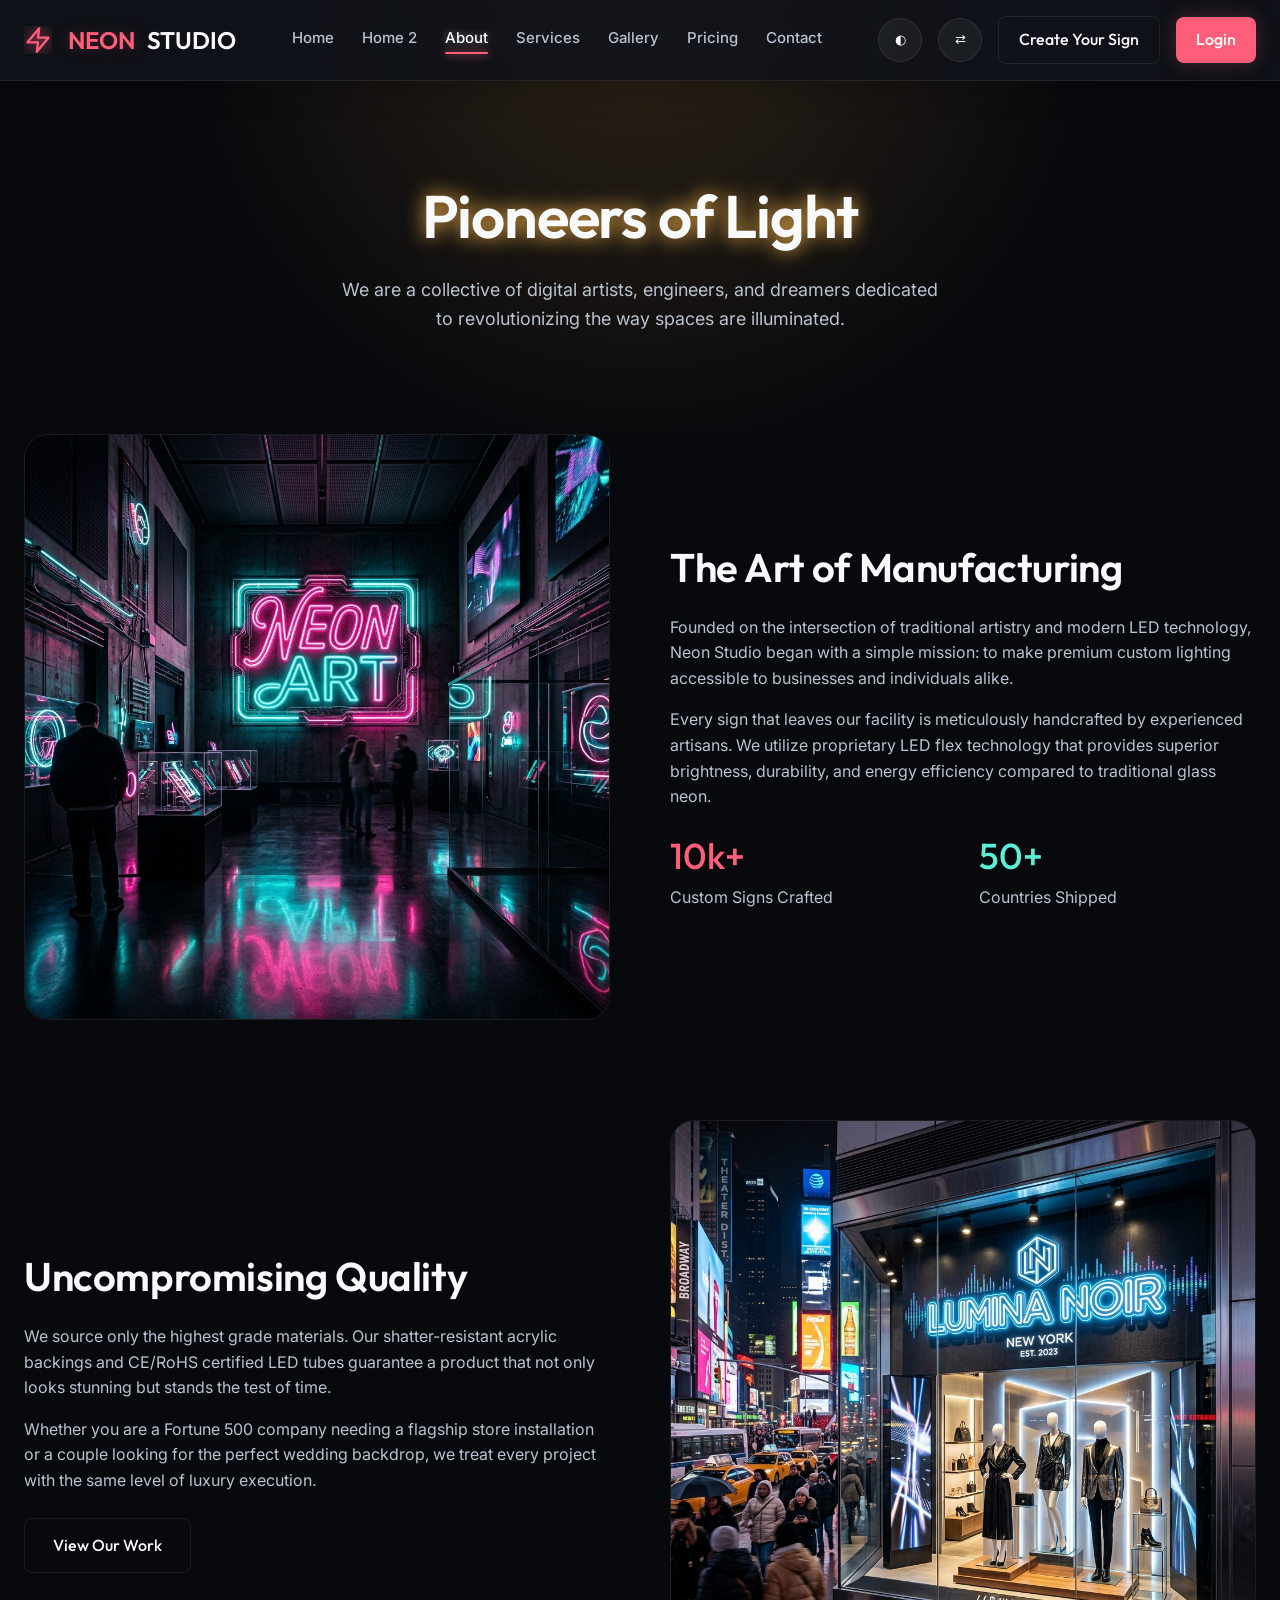
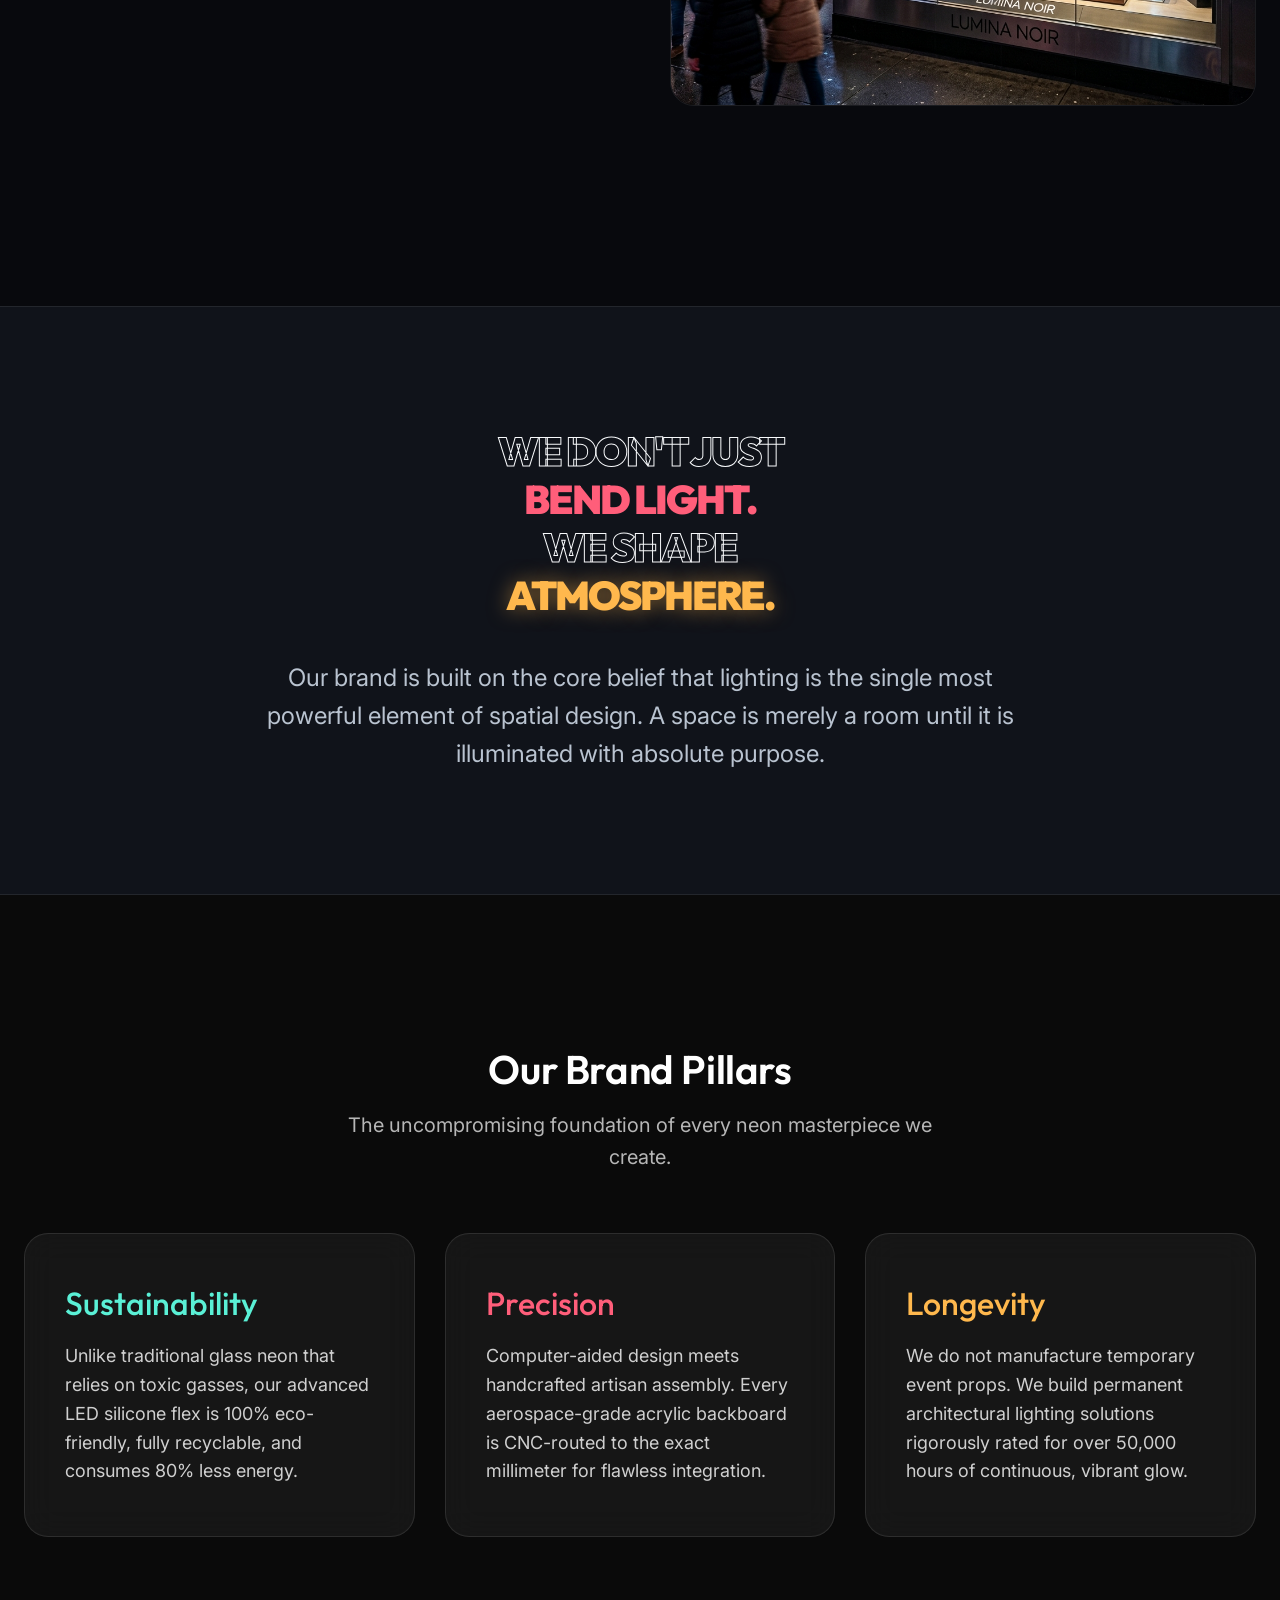
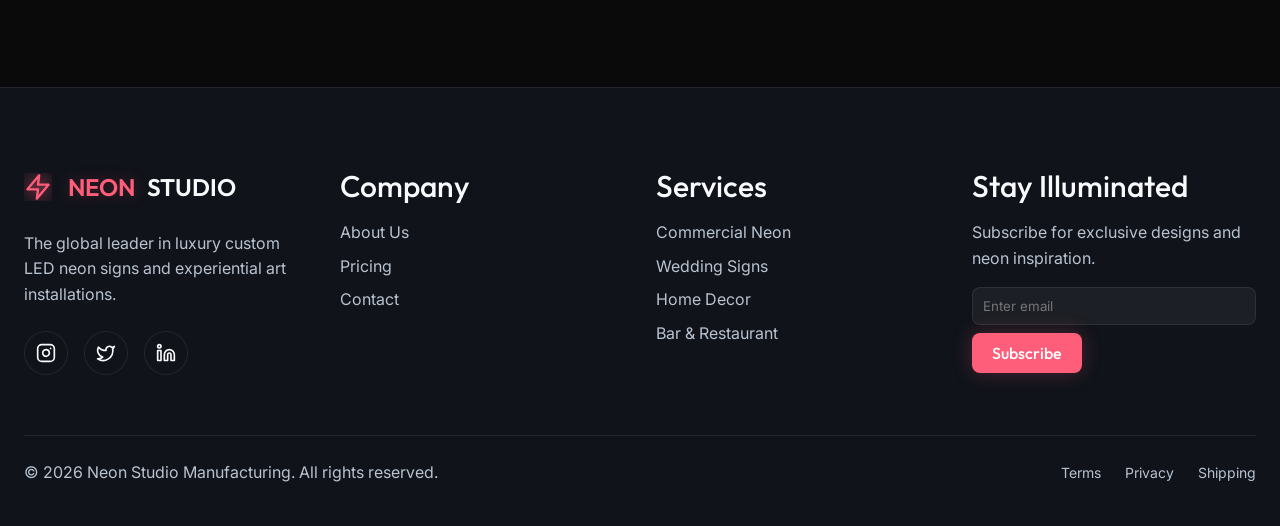
==== about.html @ 47a07b9e "Neon Studio Refinements" ====
<!DOCTYPE html>
<html lang="en" dir="ltr">
<head>
  <meta charset="UTF-8">
  <meta name="viewport" content="width=device-width, initial-scale=1.0">
  <title>About Us - Neon Studio</title>
  <link rel="stylesheet" href="assets/css/style.css">
  <link rel="stylesheet" href="assets/css/dark-mode.css">
  <link rel="stylesheet" href="assets/css/rtl.css">
  <style>
    .about-hero {
      padding: 180px 0 100px;
      text-align: center;
      background: radial-gradient(circle at top center, rgba(255, 184, 77, 0.15), transparent 60%);
    }

    .story-grid {
      display: grid;
      grid-template-columns: 1fr 1fr;
      gap: 60px;
      align-items: center;
      margin-bottom: 100px;
    }

    @media (max-width: 768px) {
      .story-grid {
        grid-template-columns: 1fr;
      }
    }

    .story-image {
      border-radius: 24px;
      overflow: hidden;
      border: 1px solid var(--border-color);
    }
  </style>
  <link rel="icon" type="image/svg+xml" href="assets/images/favicon.svg">
</head>
<body>

  <!-- Navbar -->
  <nav class="navbar">
    <div class="nav-brand">
      <svg width="28" height="28" viewBox="0 0 24 24" fill="none" xmlns="http://www.w3.org/2000/svg" style="flex-shrink: 0; margin-right: 4px;">
        <path d="M13 2L3 14H12L11 22L21 10H12L13 2Z" stroke="var(--accent-primary)" fill="rgba(255, 94, 122, 0.1)" stroke-width="2" stroke-linecap="round" stroke-linejoin="round" style="filter: drop-shadow(0 0 8px var(--accent-primary));"/>
      </svg>
      <span>NEON</span> STUDIO
    </div>
    <button class="hamburger">☰</button>
    <div class="nav-links">
      <a href="index.html">Home</a>
      <a href="home-2.html">Home 2</a>
      <a href="about.html" class="active">About</a>
      <a href="services.html">Services</a>
      <a href="gallery.html">Gallery</a>
      <a href="pricing.html">Pricing</a>
      <a href="contact.html">Contact</a>
    </div>
    <div class="nav-actions">
      <button class="btn-icon theme-toggle" title="Toggle Dark/Light Mode">◐</button>
      <button class="btn-icon rtl-toggle" title="Toggle RTL/LTR">⇄</button>
    <a href="design-configurator.html" class="btn btn-secondary" style="padding: 10px 20px;">Create Your Sign</a>
      <a href="login.html" class="btn btn-primary" style="padding: 10px 20px;">Login</a>
      </div>
  </nav>

  <!-- Page Header -->
  <header class="about-hero">
    <div class="container fade-up">
      <h1 class="neon-text" style="text-shadow: 0 0 20px #FFB84D;">Pioneers of Light</h1>
      <p style="max-width: 600px; margin: 24px auto 0; font-size: 18px;">We are a collective of digital artists, engineers, and dreamers dedicated to revolutionizing the way spaces are illuminated.</p>
    </div>
  </header>

  <!-- Story Section -->
  <section class="section" style="padding-top: 0;">
    <div class="container">
      
      <div class="story-grid fade-up">
        <div class="story-image">
          <img src="assets/images/hero_neon.png" alt="Neon Studio Workshop">
        </div>
        <div>
          <h2 class="mb-6">The Art of Manufacturing</h2>
          <p class="mb-4">Founded on the intersection of traditional artistry and modern LED technology, Neon Studio began with a simple mission: to make premium custom lighting accessible to businesses and individuals alike.</p>
          <p class="mb-6">Every sign that leaves our facility is meticulously handcrafted by experienced artisans. We utilize proprietary LED flex technology that provides superior brightness, durability, and energy efficiency compared to traditional glass neon.</p>
          <div class="grid-2">
            <div>
              <h3 style="color: var(--accent-primary); font-size: 36px;" class="mb-2">10k+</h3>
              <p>Custom Signs Crafted</p>
            </div>
            <div>
              <h3 style="color: var(--accent-third); font-size: 36px;" class="mb-2">50+</h3>
              <p>Countries Shipped</p>
            </div>
          </div>
        </div>
      </div>

      <div class="story-grid fade-up" style="direction: rtl;">
        <div class="story-image">
          <img src="assets/images/commercial_neon.png" alt="Commercial Neon Installation">
        </div>
        <div style="direction: ltr;">
          <h2 class="mb-6">Uncompromising Quality</h2>
          <p class="mb-4">We source only the highest grade materials. Our shatter-resistant acrylic backings and CE/RoHS certified LED tubes guarantee a product that not only looks stunning but stands the test of time.</p>
          <p class="mb-6">Whether you are a Fortune 500 company needing a flagship store installation or a couple looking for the perfect wedding backdrop, we treat every project with the same level of luxury execution.</p>
          <a href="gallery.html" class="btn btn-secondary">View Our Work</a>
        </div>
      </div>

    </div>
  </section>

  <!-- Section: Brand Manifesto -->
  <section class="section manifesto-section" style="padding: 120px 0; border-top: 1px solid var(--border-color); border-bottom: 1px solid var(--border-color); background: var(--bg-secondary);">
    <div class="container text-center fade-up">
      <h2 style="margin-bottom: 40px; text-transform: uppercase; font-weight: 900; letter-spacing: -2px;">
        <span style="color: transparent; -webkit-text-stroke: 1px var(--text-primary);">We don't just</span><br>
        <span class="neon-text" style="color: var(--accent-primary);">bend light.</span><br>
        <span style="color: transparent; -webkit-text-stroke: 1px var(--text-primary);">We shape</span><br>
        <span style="color: var(--accent-secondary); text-shadow: 0 0 20px rgba(255,184,77,0.5);">atmosphere.</span>
      </h2>
      <p style="font-size: 24px; color: var(--text-secondary); max-width: 800px; margin: 0 auto; line-height: 1.6;">Our brand is built on the core belief that lighting is the single most powerful element of spatial design. A space is merely a room until it is illuminated with absolute purpose.</p>
    </div>
  </section>

  <!-- Section: Brand Pillars -->
  <section class="section force-dark-theme" style="position: relative; padding: 150px 0; overflow: hidden; background: #0a0a0a;">
    <div style="position: absolute; top: 0; left: 0; width: 100%; height: 100%; background: url('assets/images/anatomy_neon_macro.png') center/cover no-repeat; filter: brightness(0.2) grayscale(0.5); z-index: -2;"></div>
    <div style="position: absolute; top: 0; left: 0; width: 100%; height: 100%; background: linear-gradient(180deg, #0a0a0a 0%, transparent 30%, transparent 70%, #0a0a0a 100%); z-index: -1;"></div>
    
    <div class="container" style="position: relative; z-index: 10;">
      <div class="section-header text-center fade-up">
        <h2 class="mb-4" style="color: #fff;">Our Brand Pillars</h2>
        <p style="color: rgba(255,255,255,0.7); font-size: 20px;">The uncompromising foundation of every neon masterpiece we create.</p>
      </div>

      <div class="brand-pillars">
        <div class="pillar-card fade-up">
          <h3 style="color: var(--accent-third);">Sustainability</h3>
          <p>Unlike traditional glass neon that relies on toxic gasses, our advanced LED silicone flex is 100% eco-friendly, fully recyclable, and consumes 80% less energy.</p>
        </div>
        <div class="pillar-card fade-up" style="transition-delay: 0.1s;">
          <h3 style="color: var(--accent-primary);">Precision</h3>
          <p>Computer-aided design meets handcrafted artisan assembly. Every aerospace-grade acrylic backboard is CNC-routed to the exact millimeter for flawless integration.</p>
        </div>
        <div class="pillar-card fade-up" style="transition-delay: 0.2s;">
          <h3 style="color: var(--accent-secondary);">Longevity</h3>
          <p>We do not manufacture temporary event props. We build permanent architectural lighting solutions rigorously rated for over 50,000 hours of continuous, vibrant glow.</p>
        </div>
      </div>
    </div>
  </section>

  <!-- Footer -->
  <footer class="footer">
    <div class="container">
      <div class="grid-4">
        <div>
          <div class="nav-brand mb-6">
            <svg width="28" height="28" viewBox="0 0 24 24" fill="none" xmlns="http://www.w3.org/2000/svg" style="flex-shrink: 0; margin-right: 4px;">
        <path d="M13 2L3 14H12L11 22L21 10H12L13 2Z" stroke="var(--accent-primary)" fill="rgba(255, 94, 122, 0.1)" stroke-width="2" stroke-linecap="round" stroke-linejoin="round" style="filter: drop-shadow(0 0 8px var(--accent-primary));"/>
      </svg>
            <span>NEON</span> STUDIO
          </div>
          <p>The global leader in luxury custom LED neon signs and experiential art installations.</p>
          <div class="social-links" style="display: flex; gap: 16px; margin-top: 24px;">
            <a href="#" class="social-icon" aria-label="Instagram">
              <svg viewBox="0 0 24 24" fill="none" stroke="currentColor" stroke-width="2" stroke-linecap="round" stroke-linejoin="round"><rect x="2" y="2" width="20" height="20" rx="5" ry="5"></rect><path d="M16 11.37A4 4 0 1 1 12.63 8 4 4 0 0 1 16 11.37z"></path><line x1="17.5" y1="6.5" x2="17.51" y2="6.5"></line></svg>
            </a>
            <a href="#" class="social-icon" aria-label="Twitter">
              <svg viewBox="0 0 24 24" fill="none" stroke="currentColor" stroke-width="2" stroke-linecap="round" stroke-linejoin="round"><path d="M22 4s-.7 2.1-2 3.4c1.6 10-9.4 17.3-18 11.6 2.2.1 4.4-.6 6-2C3 15.5.5 9.6 3 5c2.2 2.6 5.6 4.1 9 4-.9-4.2 4-6.6 7-3.8 1.1 0 3-1.2 3-1.2z"></path></svg>
            </a>
            <a href="#" class="social-icon" aria-label="LinkedIn">
              <svg viewBox="0 0 24 24" fill="none" stroke="currentColor" stroke-width="2" stroke-linecap="round" stroke-linejoin="round"><path d="M16 8a6 6 0 0 1 6 6v7h-4v-7a2 2 0 0 0-2-2 2 2 0 0 0-2 2v7h-4v-7a6 6 0 0 1 6-6z"></path><rect x="2" y="9" width="4" height="12"></rect><circle cx="4" cy="4" r="2"></circle></svg>
            </a>
          </div>
        </div>
        <div>
          <h3 class="mb-4">Company</h3>
          <p class="mb-2"><a href="about.html">About Us</a></p>
          <p class="mb-2"></p>
          <p class="mb-2"><a href="pricing.html">Pricing</a></p>
          <p class="mb-2"><a href="contact.html">Contact</a></p>
        </div>
        <div>
          <h3 class="mb-4">Services</h3>
          <p class="mb-2"><a href="services.html">Commercial Neon</a></p>
          <p class="mb-2"><a href="services.html">Wedding Signs</a></p>
          <p class="mb-2"><a href="services.html">Home Decor</a></p>
          <p class="mb-2"><a href="services.html">Bar & Restaurant</a></p>
        </div>
        <div>
          <h3 class="mb-4">Stay Illuminated</h3>
          <p class="mb-4">Subscribe for exclusive designs and neon inspiration.</p>
          <div style="display: flex; gap: 8px; flex-wrap: wrap;">
            <input type="email" class="form-control" placeholder="Enter email" style="padding: 10px;">
            <button class="btn btn-primary" style="padding: 10px 20px;">Subscribe</button>
          </div>
        </div>
      </div>
      <div class="footer-bottom">
        <p>&copy; 2026 Neon Studio Manufacturing. All rights reserved.</p>
        <div style="display: flex; gap: 24px;">
          <a href="#">Terms</a>
          <a href="#">Privacy</a>
          <a href="#">Shipping</a>
        </div>
      </div>
    </div>
  </footer>

  <script src="assets/js/main.js"></script>
</body>
</html>
---- assets/css/style.css ----
@import url('https://fonts.googleapis.com/css2?family=Outfit:wght@400;500;600&family=Inter:wght@400;500&display=swap');

:root {
  --bg-primary: #08090D;
  --bg-secondary: #10131A;
  --bg-card: #161B25;
  --accent-primary: #FF5E7A;
  --accent-secondary: #FFB84D;
  --accent-third: #5AF0D6;
  --accent-premium: #8DF55A;
  --text-primary: #F8FAFC;
  --text-secondary: #B9C3D0;
  --border-color: rgba(255, 255, 255, 0.08);
  --neon-glow: rgba(255, 94, 122, 0.25);
  --neon-glow-secondary: rgba(255, 184, 77, 0.25);
  --neon-glow-third: rgba(90, 240, 214, 0.25);

  --font-heading: 'Outfit', sans-serif;
  --font-body: 'Inter', sans-serif;

  --h1-size: 60px;
  --h2-size: 40px;
  --h3-size: 30px;
  
  --transition-smooth: all 0.4s cubic-bezier(0.4, 0, 0.2, 1);
}

/* Form Groups & Contact Info */
.contact-info-item {
  display: flex;
  gap: 16px;
  margin-bottom: 32px;
  text-align: left;
}

@media (max-width: 1024px) {
  :root {
    --h1-size: 48px;
    --h2-size: 36px;
    --h3-size: 26px;
  }
}

@media (max-width: 768px) {
  :root {
    --h1-size: 38px;
    --h2-size: 30px;
    --h3-size: 22px;
  }
}

* {
  margin: 0;
  padding: 0;
  box-sizing: border-box;
}

html, body {
  overflow-x: hidden;
  width: 100%;
}

body {
  font-family: var(--font-body);
  background-color: var(--bg-primary);
  color: var(--text-primary);
  line-height: 1.6;
  -webkit-font-smoothing: antialiased;
  word-break: break-word;
}

h1, h2, h3, h4, h5, h6 {
  font-family: var(--font-heading);
  font-weight: 500;
  line-height: 1.2;
}

h1 { font-size: var(--h1-size); font-weight: 600; letter-spacing: -0.02em; }
h2 { font-size: var(--h2-size); font-weight: 600; letter-spacing: -0.01em; }
h3 { font-size: var(--h3-size); font-weight: 500; }

p {
  font-weight: 400;
  color: var(--text-secondary);
  font-size: 16px;
}

a {
  text-decoration: none;
  color: inherit;
  transition: var(--transition-smooth);
}

img {
  max-width: 100%;
  height: auto;
  display: block;
}

/* Container */
.container {
  max-width: 1280px;
  margin: 0 auto;
  padding: 0 24px;
}

/* Navbar */
.navbar {
  position: fixed;
  top: 0;
  left: 0;
  width: 100%;
  background: rgba(16, 19, 26, 0.85);
  backdrop-filter: blur(12px);
  -webkit-backdrop-filter: blur(12px);
  border-bottom: 1px solid var(--border-color);
  padding: 16px max(24px, calc(50% - 616px));
  display: flex;
  justify-content: space-between;
  align-items: center;
  z-index: 1000;
  box-shadow: 0 8px 32px rgba(0,0,0,0.2);
}

.nav-brand {
  display: flex;
  align-items: center;
  gap: 12px;
  font-family: var(--font-heading);
  font-weight: 600;
  font-size: 24px;
  color: var(--text-primary);
}

.nav-brand span {
  color: var(--accent-primary);
  text-shadow: 0 0 15px var(--neon-glow);
}

.nav-links {
  display: flex;
  gap: 28px;
  align-items: center;
}

.nav-links a {
  font-weight: 500;
  font-size: 15px;
  color: var(--text-secondary);
  position: relative;
  transition: color 0.3s ease;
  padding-bottom: 4px;
}

.nav-links a::after {
  content: '';
  position: absolute;
  bottom: 0;
  left: 0;
  width: 0;
  height: 2px;
  background: var(--accent-primary);
  transition: width 0.3s ease;
  box-shadow: 0 0 8px var(--accent-primary);
  border-radius: 2px;
}

.nav-links a:hover,
.nav-links a.active {
  color: var(--text-primary);
  text-shadow: 0 0 10px rgba(255,255,255,0.4);
}

.nav-links a:hover::after,
.nav-links a.active::after {
  width: 100%;
}

.nav-actions {
  display: flex;
  align-items: center;
  gap: 16px;
}

/* Buttons */
.btn {
  display: inline-flex;
  align-items: center;
  justify-content: center;
  padding: 14px 28px;
  border-radius: 8px;
  font-family: var(--font-heading);
  font-weight: 500;
  font-size: 16px;
  cursor: pointer;
  transition: var(--transition-smooth);
  border: none;
}

.btn-primary {
  background: var(--accent-primary);
  color: #fff;
  box-shadow: 0 0 20px var(--neon-glow);
}

.btn-primary:hover {
  transform: translateY(-2px);
  box-shadow: 0 0 30px rgba(255, 94, 122, 0.4);
  background: #ff758e;
}

.btn-secondary {
  background: transparent;
  color: var(--text-primary);
  border: 1px solid var(--border-color);
}

.btn-secondary:hover {
  background: rgba(255, 255, 255, 0.05);
  border-color: var(--text-secondary);
}

.btn-icon {
  width: 44px;
  height: 44px;
  border-radius: 50%;
  background: rgba(255, 255, 255, 0.05);
  border: 1px solid var(--border-color);
  color: var(--text-primary);
  display: flex;
  align-items: center;
  justify-content: center;
  cursor: pointer;
  transition: var(--transition-smooth);
}

.btn-icon:hover {
  background: rgba(255, 255, 255, 0.1);
}

.hamburger {
  display: none;
  background: none;
  border: none;
  color: var(--text-primary);
  font-size: 24px;
  cursor: pointer;
}

/* Sections */
.section {
  padding: 100px 0;
}

/* Hero Section */
.hero {
  min-height: 100vh;
  display: flex;
  align-items: center;
  position: relative;
  overflow: hidden;
  padding-top: 100px;
  padding-bottom: 80px;
  background-color: #08090D;
  color: #F8FAFC;
  z-index: 1;
  /* Force dark mode variables inside hero */
  --text-primary: #F8FAFC;
  --text-secondary: #B9C3D0;
  --border-color: rgba(255, 255, 255, 0.2);
}

.hero-bg {
  position: absolute;
  top: 0;
  left: 0;
  width: 100%;
  height: 100%;
  z-index: -2;
}

.hero-bg img {
  width: 100%;
  height: 100%;
  object-fit: cover;
  opacity: 1;
}

.hero-overlay {
  position: absolute;
  top: 0;
  left: 0;
  width: 100%;
  height: 100%;
  background: radial-gradient(circle at center, rgba(8,9,13,0.2) 0%, rgba(8,9,13,0.7) 100%);
  z-index: -1;
}

.hero-content {
  max-width: 800px;
  position: relative;
  z-index: 1;
  margin: 0 auto;
  text-align: center;
}

.hero-badge {
  display: inline-block;
  padding: 6px 16px;
  border-radius: 20px;
  background: rgba(8, 9, 13, 0.6);
  backdrop-filter: blur(4px);
  border: 1px solid var(--accent-primary);
  color: var(--accent-primary);
  font-size: 14px;
  font-weight: 600;
  margin-bottom: 24px;
  box-shadow: 0 0 20px rgba(0,0,0,0.5), 0 0 15px var(--neon-glow);
  text-shadow: 0 0 5px rgba(0,0,0,1);
}

.hero h1, .hero-blueprint h1 {
  font-size: 64px;
  line-height: 1.1;
  margin-bottom: 24px;
  text-shadow: 0 4px 20px rgba(0,0,0,0.9), 0 2px 5px rgba(0,0,0,0.5);
}

.hero p, .hero-blueprint p {
  font-size: 18px;
  max-width: 600px;
  margin: 0 auto 40px;
  color: var(--text-secondary);
  text-shadow: 0 2px 15px rgba(0,0,0,0.9), 0 1px 3px rgba(0,0,0,0.5);
}

.hero-actions {
  display: flex;
  gap: 16px;
  justify-content: center;
}

.hero .btn-secondary, .hero-blueprint .btn-secondary {
  background: rgba(255, 255, 255, 0.1) !important;
  backdrop-filter: blur(4px);
  border: 1px solid rgba(255, 255, 255, 0.3) !important;
  color: #F8FAFC !important;
  text-shadow: 0 1px 3px rgba(0,0,0,0.8);
}

.hero .btn-secondary:hover, .hero-blueprint .btn-secondary:hover {
  background: rgba(255, 255, 255, 0.2) !important;
  border-color: #fff !important;
}

/* Cards */
.card {
  background: var(--bg-card);
  border: 1px solid var(--border-color);
  border-radius: 16px;
  padding: 32px;
  transition: var(--transition-smooth);
  position: relative;
  overflow: hidden;
  height: 100%;
  display: flex;
  flex-direction: column;
}

.card::before {
  content: '';
  position: absolute;
  top: 0;
  left: 0;
  width: 100%;
  height: 100%;
  background: radial-gradient(800px circle at var(--mouse-x, 0) var(--mouse-y, 0), rgba(255, 255, 255, 0.06), transparent 40%);
  z-index: 0;
  opacity: 0;
  transition: opacity 0.3s;
}

.card:hover::before {
  opacity: 1;
}

.card:hover {
  border-color: var(--accent-primary);
  transform: translateY(-8px);
  box-shadow: 0 20px 40px rgba(0,0,0,0.6), 0 0 25px rgba(255,94,122,0.15);
}

.card-img-wrapper {
  position: relative;
  width: 100%;
  height: 220px;
  border-radius: 12px;
  overflow: hidden;
  margin-bottom: 24px;
  z-index: 1;
}

.card-img-wrapper img {
  width: 100%;
  height: 100%;
  object-fit: cover;
  transition: transform 0.8s cubic-bezier(0.2, 0.8, 0.2, 1);
}

.card:hover .card-img-wrapper img {
  transform: scale(1.1);
}

.card-img-overlay {
  position: absolute;
  top: 0; left: 0; right: 0; bottom: 0;
  background: linear-gradient(to top, rgba(8,9,13,0.9) 0%, transparent 60%);
  opacity: 0;
  transition: opacity 0.5s ease;
}

.card:hover .card-img-overlay {
  opacity: 1;
}

.card-content {
  position: relative;
  z-index: 2;
  flex: 1;
  display: flex;
  flex-direction: column;
}

.card-icon {
  width: 56px;
  height: 56px;
  border-radius: 12px;
  background: rgba(255, 94, 122, 0.1);
  color: var(--accent-primary);
  display: flex;
  align-items: center;
  justify-content: center;
  font-size: 24px;
  margin-bottom: 24px;
  transition: all 0.4s ease;
}

.card:hover .card-icon {
  background: var(--accent-primary);
  color: #fff;
  transform: scale(1.1) rotate(5deg);
  box-shadow: 0 0 15px var(--accent-primary);
}

.card-title {
  margin-bottom: 16px;
  font-size: 24px;
}

.card-desc {
  margin-bottom: 32px;
  flex: 1;
}

.card-footer {
  margin-top: auto;
}

/* Grid Layouts */
.grid-2 { display: grid; grid-template-columns: repeat(2, 1fr); gap: 32px; }
.grid-3 { display: grid; grid-template-columns: repeat(3, 1fr); gap: 32px; }
.grid-4 { display: grid; grid-template-columns: repeat(4, 1fr); gap: 32px; }

/* Responsive */
@media (max-width: 1024px) {
  .nav-links, .nav-actions { display: none; }
  .hamburger { display: block; }
  
  .navbar.menu-open {
    flex-wrap: wrap;
    background: rgba(16, 19, 26, 0.98);
  }
  
  .navbar.menu-open .nav-links {
    display: flex;
    flex-direction: column;
    width: 100%;
    order: 3;
    padding-top: 24px;
    gap: 16px;
    align-items: center;
  }
  
  .navbar.menu-open .nav-actions {
    display: flex;
    flex-direction: column;
    width: 100%;
    order: 4;
    padding-top: 16px;
    padding-bottom: 8px;
    gap: 16px;
    align-items: center;
  }

  .grid-3, .grid-4 { grid-template-columns: repeat(2, 1fr); }
  .grid-3 > *:nth-child(3):last-child {
    grid-column: 1 / -1;
    justify-self: center;
    width: calc(50% - 8px);
  }
  .hero-content { text-align: center; margin: 0 auto; }
  .hero-actions { justify-content: center; }
  body, .section { text-align: center; }
  .card { text-align: center; }
  .card-icon { margin: 0 auto 24px; }
  
  .contact-info-item {
    flex-direction: column;
    align-items: center;
    text-align: center;
  }
}

@media (max-width: 768px) {
  .navbar { padding: 16px 24px; }
}

@media (max-width: 576px) {
  .hero-actions { flex-direction: column; }
  .btn { width: 100%; }
  .grid-2, .grid-3, .grid-4 { grid-template-columns: 1fr; }
  .grid-3 > *:nth-child(3):last-child {
    grid-column: auto;
    width: 100%;
  }
  .footer-bottom {
    flex-direction: column;
    gap: 16px;
    text-align: center;
  }
  .faq-question {
    font-size: 16px;
    padding: 16px 0;
  }
}

/* Utility */
.text-center { text-align: center; }
.mb-2 { margin-bottom: 8px; }
.mb-4 { margin-bottom: 16px; }
.mb-6 { margin-bottom: 24px; }
.mb-8 { margin-bottom: 32px; }
.mt-8 { margin-top: 32px; }
.text-accent { color: var(--accent-primary); }
.text-accent-2 { color: var(--accent-secondary); }

/* Section Headers */
.section-header {
  margin-bottom: 60px;
  max-width: 600px;
  margin-left: auto;
  margin-right: auto;
}

.section-header.text-left {
  margin-left: 0;
  margin-right: auto;
  text-align: left;
}

/* Gallery / Portfolio */
.portfolio-grid {
  display: grid;
  grid-template-columns: repeat(auto-fill, minmax(300px, 1fr));
  gap: 24px;
}

@media (max-width: 992px) and (min-width: 600px) {
  .portfolio-grid {
    grid-template-columns: repeat(2, 1fr);
  }
  .portfolio-grid > .portfolio-item:nth-child(3):last-child {
    grid-column: 1 / -1;
    justify-self: center;
    width: calc(50% - 12px);
  }
}

.portfolio-item {
  border-radius: 16px;
  overflow: hidden;
  position: relative;
  aspect-ratio: 4/5;
  cursor: pointer;
}

.portfolio-item img {
  width: 100%;
  height: 100%;
  object-fit: cover;
  transition: transform 0.5s ease;
}

.portfolio-item:hover img {
  transform: scale(1.05);
}

.portfolio-overlay {
  position: absolute;
  bottom: 0;
  left: 0;
  width: 100%;
  padding: 32px 24px;
  background: linear-gradient(to top, rgba(8, 9, 13, 0.9), transparent);
  opacity: 0;
  transform: translateY(20px);
  transition: var(--transition-smooth);
}

.portfolio-item:hover .portfolio-overlay {
  opacity: 1;
  transform: translateY(0);
}

/* Interactive Neon Effect */
.neon-text {
  color: var(--text-primary);
}

/* Configurator */
.configurator-layout {
  display: grid;
  grid-template-columns: 1fr 400px;
  gap: 40px;
  background: var(--bg-secondary);
  border-radius: 24px;
  border: 1px solid var(--border-color);
  overflow: hidden;
}

.config-preview {
  padding: 60px;
  display: flex;
  align-items: center;
  justify-content: center;
  background-image: radial-gradient(rgba(255,255,255,0.05) 1px, transparent 1px);
  background-size: 20px 20px;
  min-height: 500px;
}

.config-preview-text {
  font-family: 'Outfit', sans-serif;
  font-size: 80px;
  font-weight: 500;
  transition: all 0.3s;
}

.config-controls {
  padding: 40px;
  background: var(--bg-card);
  border-left: 1px solid var(--border-color);
}

.form-group {
  margin-bottom: 24px;
}

.form-label {
  display: block;
  margin-bottom: 8px;
  font-weight: 500;
  color: var(--text-primary);
  text-align: left;
}

.form-control {
  width: 100%;
  padding: 14px 16px;
  background: rgba(255,255,255,0.05);
  border: 1px solid var(--border-color);
  border-radius: 8px;
  color: var(--text-primary);
  font-family: inherit;
  transition: var(--transition-smooth);
}

.form-control:focus {
  outline: none;
  border-color: var(--accent-primary);
  box-shadow: 0 0 0 3px rgba(255, 94, 122, 0.1);
}

@media (max-width: 1024px) {
  .configurator-layout {
    grid-template-columns: 1fr;
  }
}

/* Footer */
.footer {
  background: var(--bg-secondary);
  border-top: 1px solid var(--border-color);
  padding: 80px 0 40px;
}

.footer-bottom {
  margin-top: 60px;
  padding-top: 24px;
  border-top: 1px solid var(--border-color);
  display: flex;
  justify-content: space-between;
  align-items: center;
  color: var(--text-secondary);
  font-size: 14px;
}

/* Auth Pages */
.auth-layout {
  min-height: 100vh;
  display: flex;
  align-items: center;
  justify-content: center;
  position: relative;
  overflow: hidden;
}

.auth-card {
  width: 100%;
  max-width: 480px;
  background: rgba(22, 27, 37, 0.8);
  backdrop-filter: blur(20px);
  border: 1px solid var(--border-color);
  border-radius: 24px;
  padding: 48px;
  position: relative;
  z-index: 1;
}

/* Dynamic Animation Utilities */
.fade-up {
  opacity: 0;
  transform: translateY(30px);
  transition: opacity 0.8s ease, transform 0.8s ease;
}

.fade-up.visible {
  opacity: 1;
  transform: translateY(0);
}

/* Bento Grid System */
.bento-grid {
  display: grid;
  grid-template-columns: repeat(4, 1fr);
  grid-auto-rows: minmax(320px, auto);
  gap: 24px;
}
.bento-item-1 { grid-column: span 2; grid-row: span 2; }
.bento-item-2 { grid-column: span 2; grid-row: span 1; }
.bento-item-3 { grid-column: span 1; grid-row: span 1; }
.bento-item-4 { grid-column: span 1; grid-row: span 1; }

@media (max-width: 1024px) {
}

@media (max-width: 768px) {
  .bento-grid { grid-template-columns: 1fr; }
  .bento-item-1, .bento-item-2, .bento-item-3, .bento-item-4 { grid-column: span 1; }
}

.bento-card {
  position: relative;
  border-radius: 24px;
  overflow: hidden;
  display: flex;
  flex-direction: column;
  justify-content: flex-end;
  padding: 32px;
  text-decoration: none;
  background: #08090D;
  transition: transform 0.4s cubic-bezier(0.2, 0.8, 0.2, 1), box-shadow 0.4s ease;
  border: 1px solid var(--border-color);
}

.bento-card:hover {
  transform: translateY(-8px);
  box-shadow: 0 20px 40px rgba(0,0,0,0.6), 0 0 30px rgba(255,94,122,0.15);
  border-color: var(--accent-primary);
}

.bento-bg {
  position: absolute;
  top: 0; left: 0; width: 100%; height: 100%;
  object-fit: cover;
  transition: transform 0.8s cubic-bezier(0.2, 0.8, 0.2, 1);
  z-index: 0;
  opacity: 0.6;
}

.bento-card:hover .bento-bg {
  transform: scale(1.08);
  opacity: 0.8;
}

.bento-overlay {
  position: absolute;
  top: 0; left: 0; width: 100%; height: 100%;
  background: linear-gradient(to top, rgba(8,9,13,0.8) 0%, rgba(8,9,13,0.2) 50%, transparent 100%);
  z-index: 1;
  transition: background 0.4s ease;
}

.bento-card:hover .bento-overlay {
  background: linear-gradient(to top, rgba(8,9,13,0.95) 0%, rgba(8,9,13,0.6) 60%, transparent 100%);
}

.bento-content {
  position: relative;
  z-index: 2;
  color: #fff;
  display: flex;
  flex-direction: column;
  justify-content: flex-end;
}

.bento-title {
  font-size: 28px;
  font-weight: 700;
  margin-bottom: 0;
  font-family: var(--font-heading);
  transition: color 0.3s ease, margin-bottom 0.4s ease;
  text-shadow: 0 4px 15px rgba(0,0,0,0.8);
}

.bento-item-1 .bento-title {
  font-size: 40px;
}
@media (max-width: 768px) {
  .bento-item-1 .bento-title { font-size: 32px; }
}

.bento-card:hover .bento-title {
  color: var(--accent-primary);
  margin-bottom: 12px;
}

.bento-details {
  max-height: 0;
  opacity: 0;
  overflow: hidden;
  transition: max-height 0.5s cubic-bezier(0.2, 0.8, 0.2, 1), opacity 0.4s ease;
}

.bento-card:hover .bento-details {
  max-height: 200px;
  opacity: 1;
}

.bento-desc {
  font-size: 16px;
  color: rgba(255,255,255,0.9);
  margin-bottom: 24px;
  max-width: 90%;
  line-height: 1.6;
  text-shadow: 0 2px 10px rgba(0,0,0,0.8);
}

.bento-btn {
  display: inline-flex;
  align-items: center;
  gap: 8px;
  font-weight: 600;
  color: var(--text-primary);
  text-decoration: none;
  text-transform: uppercase;
  font-size: 14px;
  letter-spacing: 1px;
  background: rgba(255,255,255,0.1);
  padding: 8px 16px;
  border-radius: 30px;
  backdrop-filter: blur(4px);
  transition: all 0.3s ease;
}

.bento-btn::after {
  content: '→';
  transition: transform 0.3s;
}

.bento-card:hover .bento-btn {
  background: var(--accent-primary);
  color: #fff;
}

.bento-card:hover .bento-btn::after {
  transform: translateX(4px);
}

/* Unique Process Layout */
.process-modern {
  max-width: 800px;
  margin: 0 auto;
}
.process-modern-right {
  display: flex;
  flex-direction: column;
  gap: 40px;
  position: relative;
  padding-bottom: 60px;
}
.process-modern-right::before {
  content: '';
  position: absolute;
  top: 40px; left: 40px;
  width: 2px; height: calc(100% - 120px);
  background: linear-gradient(to bottom, var(--accent-primary) 0%, var(--accent-secondary) 50%, transparent 100%);
  opacity: 0.3;
}
.modern-step {
  display: flex;
  gap: 40px;
  align-items: flex-start;
  position: relative;
  transition: transform 0.4s ease;
  padding: 30px;
  border-radius: 24px;
  background: transparent;
  border: 1px solid transparent;
}
.modern-step:hover {
  transform: translateX(10px);
  background: rgba(255, 94, 122, 0.03);
  border-color: var(--accent-primary);
  box-shadow: 0 0 25px rgba(255, 94, 122, 0.3), inset 0 0 10px rgba(255, 94, 122, 0.1);
  backdrop-filter: blur(10px);
}
body.light-mode .modern-step:hover {
  background: rgba(255, 94, 122, 0.05);
  border-color: var(--accent-primary);
  box-shadow: 0 0 25px rgba(255, 94, 122, 0.4), inset 0 0 10px rgba(255, 94, 122, 0.15);
}
.modern-step-num {
  font-family: var(--font-heading);
  font-size: 64px;
  font-weight: 800;
  color: var(--text-primary);
  -webkit-text-stroke: 0px transparent;
  width: 80px;
  flex-shrink: 0;
  line-height: 0.9;
  transition: all 0.4s ease;
  text-align: center;
  position: relative;
  z-index: 1;
}
.modern-step:hover .modern-step-num {
  color: rgba(255, 94, 122, 0.1);
  -webkit-text-stroke: 2px var(--accent-primary);
  text-shadow: 0 0 20px rgba(255, 94, 122, 0.4);
}
.modern-step-content {
  padding-top: 10px;
}
.modern-step-content h3 {
  font-size: 28px;
  margin-bottom: 16px;
  color: var(--text-primary);
  position: relative;
  display: inline-block;
}
.modern-step-content p {
  color: var(--text-secondary);
  font-size: 18px;
  line-height: 1.6;
}

@media (max-width: 992px) {
  .process-modern {
    flex-direction: column;
    gap: 40px;
  }
  .process-modern-right::before {
    left: 20px;
  }
  .modern-step {
    gap: 20px;
    padding: 20px 0;
  }
  .modern-step:hover {
    transform: none;
    background: transparent;
    border-color: transparent;
    box-shadow: none;
  }
  .modern-step-num {
    font-size: 48px;
    width: 50px;
  }
}

/* Redesigned Masterpiece */
.masterpiece-wrapper {
  display: flex;
  align-items: center;
  gap: 80px;
  background: rgba(255, 255, 255, 0.02);
  border: 1px solid rgba(255, 255, 255, 0.05);
  border-radius: 40px;
  padding: 60px;
  box-shadow: 0 30px 60px rgba(0,0,0,0.2);
}
body.light-mode .masterpiece-wrapper {
  background: rgba(0, 0, 0, 0.02);
  border-color: rgba(0, 0, 0, 0.05);
  box-shadow: 0 30px 60px rgba(0,0,0,0.05);
}
.masterpiece-content {
  flex: 1;
}
.masterpiece-content h2 {
  font-size: 48px;
  margin-bottom: 24px;
  line-height: 1.1;
}
.lead-text {
  font-size: 18px;
  color: var(--text-secondary);
  line-height: 1.6;
  margin-bottom: 40px;
}
.masterpiece-visual {
  flex: 1;
}
.visual-inner {
  position: relative;
  border-radius: 24px;
  overflow: hidden;
  height: 450px;
  box-shadow: 0 20px 40px rgba(0,0,0,0.3);
}
.visual-inner img {
  width: 100%;
  height: 100%;
  object-fit: cover;
  transition: transform 0.8s ease;
}
.visual-inner:hover img {
  transform: scale(1.05);
}
.glow-overlay {
  position: absolute;
  top: 0; left: 0; right: 0; bottom: 0;
  background: linear-gradient(135deg, rgba(0, 240, 255, 0.2), rgba(255, 94, 122, 0.2));
  opacity: 0;
  transition: opacity 0.4s ease;
  pointer-events: none;
  mix-blend-mode: screen;
}
.visual-inner:hover .glow-overlay {
  opacity: 1;
}

.badge-accent {
  display: inline-block;
  padding: 6px 12px;
  background: rgba(0, 255, 255, 0.1);
  color: var(--accent-third);
  font-size: 13px;
  font-weight: 700;
  letter-spacing: 2px;
  text-transform: uppercase;
  border-radius: 4px;
  margin-bottom: 20px;
  border: 1px solid rgba(0, 255, 255, 0.2);
}
.project-metrics {
  display: flex;
  gap: 40px;
  margin-bottom: 30px;
  padding-bottom: 30px;
  border-bottom: 1px solid var(--border-color);
}
.metric {
  display: flex;
  flex-direction: column;
}
.metric-value {
  font-family: var(--font-heading);
  font-size: 36px;
  font-weight: 800;
  color: var(--text-primary);
  margin-bottom: 4px;
}
.metric-label {
  font-size: 14px;
  color: var(--text-secondary);
  text-transform: uppercase;
  letter-spacing: 1px;
}

/* Horizontal Split Guarantee Layout */
.guarantee-horizontal {
   display: flex;
   align-items: stretch;
   gap: 40px;
   padding: 40px 0;
   border-top: 1px solid rgba(255, 255, 255, 0.05);
   border-bottom: 1px solid rgba(255, 255, 255, 0.05);
}
body.light-mode .guarantee-horizontal {
   border-top: 1px solid rgba(0, 0, 0, 0.05);
   border-bottom: 1px solid rgba(0, 0, 0, 0.05);
}
.guarantee-part {
   flex: 1;
   position: relative;
   padding: 40px;
   overflow: hidden;
}
.bg-number {
   position: absolute;
   bottom: -20px;
   right: -10px;
   font-size: 130px;
   font-weight: 900;
   font-family: var(--font-heading);
   line-height: 1;
   z-index: 0;
   pointer-events: none;
   transition: transform 0.6s ease;
}
.guarantee-part:hover .bg-number {
   transform: scale(1.1) rotate(5deg);
}
.guarantee-part h3, .guarantee-part p {
   position: relative;
   z-index: 1;
}
.guarantee-divider {
   width: 1px;
   background: rgba(255, 255, 255, 0.05);
}
body.light-mode .guarantee-divider {
   background: rgba(0, 0, 0, 0.05);
}

@media (max-width: 992px) {
  .guarantee-horizontal {
    flex-direction: row;
    flex-wrap: wrap;
    justify-content: center;
    gap: 20px;
  }
  .guarantee-part {
    flex: 0 0 calc(50% - 20px);
  }

  .guarantee-divider {
    display: none;
  }
}
/* Excellence Accordion Layout */
.excellence-accordion {
  display: flex;
  height: 500px;
  gap: 20px;
  width: 100%;
}
.ex-item {
  flex: 1;
  position: relative;
  border-radius: 24px;
  overflow: hidden;
  transition: flex 0.6s cubic-bezier(0.25, 1, 0.5, 1);
  cursor: pointer;
}
.ex-item:hover, .ex-item.active {
  flex: 3;
}
.ex-bg {
  position: absolute;
  top: 0; left: 0; width: 100%; height: 100%;
  background-size: cover;
  background-position: center;
  transition: transform 0.6s ease;
}
.ex-item:hover .ex-bg {
  transform: scale(1.05);
}
.ex-overlay {
  position: absolute;
  top: 0; left: 0; width: 100%; height: 100%;
  background: linear-gradient(to top, rgba(8,9,13,0.9) 0%, rgba(8,9,13,0.2) 50%, transparent 100%);
}

.excellence-accordion {
  --text-primary: #F8FAFC;
  --text-secondary: rgba(248, 250, 252, 0.8);
  color: var(--text-primary);
}

.ex-content {
  position: absolute;
  bottom: 0; left: 0; width: 100%;
  padding: 40px;
  opacity: 0;
  transform: translateY(20px);
  transition: all 0.4s ease 0.2s;
  white-space: normal;
}
.ex-item:hover .ex-content, .ex-item.active .ex-content {
  opacity: 1;
  transform: translateY(0);
}
.ex-content h3 {
  font-size: 36px;
  margin-bottom: 12px;
  white-space: nowrap;
}
.ex-content p {
  font-size: 18px;
  color: var(--text-secondary);
  margin: 0;
  max-width: 400px;
}
@media (max-width: 992px) {
  .excellence-accordion {
    flex-wrap: wrap;
    justify-content: center;
    height: auto;
  }
  .excellence-accordion .ex-item {
    flex: 0 0 calc(50% - 10px) !important;
    height: 350px;
  }
  .ex-content {
    opacity: 1 !important;
    transform: translateY(0) !important;
    padding: 24px;
    text-align: center;
  }
  .ex-content h3 {
    white-space: normal;
    font-size: 28px;
  }
  .ex-content p {
    margin: 0 auto;
  }
}
@media (max-width: 576px) {
  .guarantee-horizontal {
    flex-direction: column;
    flex-wrap: nowrap;
  }
  .guarantee-part {
    flex: 1;
  }
  .excellence-accordion {
    flex-direction: column;
    flex-wrap: nowrap;
    height: auto;
    gap: 20px;
  }
  .excellence-accordion .ex-item {
    flex: none !important;
    width: 100%;
    height: 300px;
  }
  .excellence-accordion .ex-item.active {
    flex: none !important;
  }
}

/* Brand Pillars Layout */
.brand-pillars {
  display: flex;
  gap: 30px;
  margin-top: 60px;
}
.pillar-card {
  flex: 1;
  background: rgba(255, 255, 255, 0.05);
  backdrop-filter: blur(16px);
  -webkit-backdrop-filter: blur(16px);
  border: 1px solid rgba(255, 255, 255, 0.1);
  padding: 50px 40px;
  border-radius: 24px;
  transition: transform 0.4s ease, background 0.4s ease;
}
.pillar-card:hover {
  transform: translateY(-10px);
  background: rgba(255, 255, 255, 0.1);
}
.pillar-card h3 {
  font-size: 32px;
  margin-bottom: 20px;
}
.pillar-card p {
  font-size: 18px;
  color: rgba(255, 255, 255, 0.8);
  line-height: 1.6;
}

/* Image Card Layout */
.image-card {
  padding: 0;
  overflow: hidden;
  border: 1px solid var(--border-color);
  background: var(--bg-secondary);
  border-radius: 24px;
}
.image-card-img {
  width: 100%;
  height: 240px;
  background-size: cover;
  background-position: center;
  border-bottom: 1px solid var(--border-color);
  transition: transform 0.6s ease;
}
.image-card:hover .image-card-img {
  transform: scale(1.05);
}
.image-card-img-wrapper {
  overflow: hidden;
  position: relative;
}
.image-card-content {
  padding: 30px;
}
.image-card-title {
  font-size: 24px;
  margin-bottom: 12px;
}
.image-card-desc {
  color: var(--text-secondary);
  font-size: 16px;
  line-height: 1.6;
  margin-bottom: 24px;
}

/* Process Timeline */
.process-timeline {
  display: grid;
  grid-template-columns: repeat(3, 1fr);
  gap: 40px;
  position: relative;
  padding-top: 40px;
}
.process-timeline::before {
  content: '';
  position: absolute;
  top: 55px;
  left: 0;
  width: 100%;
  height: 2px;
  background: rgba(255, 255, 255, 0.05);
  z-index: 0;
}
body.light-mode .process-timeline::before {
  background: rgba(0, 0, 0, 0.05);
}
.process-step {
  position: relative;
  z-index: 1;
}
.step-dot {
  width: 30px;
  height: 30px;
  border-radius: 50%;
  background: var(--bg-secondary);
  border: 4px solid;
  margin-bottom: 30px;
  position: relative;
}
.process-step h3 {
  font-size: 28px;
  margin-bottom: 16px;
}
.process-step p {
  color: var(--text-secondary);
  font-size: 16px;
  line-height: 1.6;
}

@media (max-width: 992px) {
  .section-header {
    text-align: center !important;
  }
  .masterpiece-wrapper {
    flex-direction: column;
    padding: 30px;
    gap: 40px;
  }
  .masterpiece-wrapper .project-metrics {
    justify-content: center;
  }
  .visual-inner {
    height: 450px;
  }
  .brand-pillars {
    flex-direction: column;
  }
  .process-timeline {
    grid-template-columns: 1fr;
    gap: 60px;
    padding-left: 0;
    padding-top: 0;
  }
  .process-timeline::before {
    top: 0;
    left: 50%;
    transform: translateX(-50%);
    width: 2px;
    height: 100%;
  }
  .step-dot {
    margin: 0 auto 24px;
  }
}

/* FAQ Accordion */
.faq-accordion {
  max-width: 800px;
  margin: 0 auto;
}
.faq-item {
  border-bottom: 1px solid var(--border-color);
}
.faq-question {
  width: 100%;
  text-align: left;
  background: transparent;
  border: none;
  padding: 24px 0;
  font-size: 20px;
  font-weight: 500;
  color: var(--text-primary);
  display: flex;
  justify-content: space-between;
  align-items: center;
  cursor: pointer;
  transition: color 0.3s;
  font-family: inherit;
}
.faq-question:hover {
  color: var(--accent-primary);
}
.faq-icon {
  font-size: 24px;
  font-weight: 300;
  transition: transform 0.3s ease;
  color: var(--accent-primary);
}
.faq-item.active .faq-icon {
  transform: rotate(45deg);
}
.faq-answer {
  max-height: 0;
  overflow: hidden;
  transition: max-height 0.4s ease;
  color: var(--text-secondary);
  line-height: 1.6;
}
.faq-answer p {
  padding-bottom: 24px;
}

/* Fix dropdown option visibility */
select.form-control option {
  background-color: var(--bg-primary);
  color: var(--text-primary);
}

/* Social Icons */
.social-icon {
  display: flex;
  align-items: center;
  justify-content: center;
  width: 44px;
  height: 44px;
  border-radius: 50%;
  background: var(--bg-secondary);
  color: var(--text-primary);
  transition: all 0.3s ease;
  border: 1px solid var(--border-color);
}
.social-icon svg {
  width: 20px;
  height: 20px;
}
.social-icon:hover {
  background: var(--accent-primary);
  color: #fff;
  border-color: var(--accent-primary);
  transform: translateY(-4px);
  box-shadow: 0 8px 20px rgba(255, 94, 122, 0.4);
}

/* Back to Top Button */
.back-to-top {
  position: fixed;
  bottom: 30px;
  right: 30px;
  width: 50px;
  height: 50px;
  background: var(--bg-card);
  border: 1px solid var(--accent-primary);
  border-radius: 50%;
  display: flex;
  align-items: center;
  justify-content: center;
  color: var(--accent-primary);
  font-size: 24px;
  cursor: pointer;
  z-index: 999;
  opacity: 0;
  visibility: hidden;
  transform: translateY(20px);
  transition: all 0.4s cubic-bezier(0.4, 0, 0.2, 1);
  box-shadow: 0 4px 15px rgba(0, 0, 0, 0.2);
}

.back-to-top.visible {
  opacity: 1;
  visibility: visible;
  transform: translateY(0);
}

.back-to-top:hover {
  background: var(--accent-primary);
  color: #fff;
  transform: translateY(-5px);
  box-shadow: 0 8px 25px rgba(255, 94, 122, 0.5);
}
---- assets/css/dark-mode.css ----
body.light-mode {
  --bg-primary: #F8FAFC;
  --bg-secondary: #E2E8F0;
  --bg-card: #FFFFFF;
  --text-primary: #08090D;
  --text-secondary: #475569;
  --border-color: rgba(0, 0, 0, 0.1);
  --neon-glow: rgba(255, 94, 122, 0.3);
  --neon-glow-secondary: rgba(255, 184, 77, 0.3);
  --neon-glow-third: rgba(90, 240, 214, 0.3);
}

body.light-mode .navbar {
  background: rgba(255, 255, 255, 0.9);
}



body.light-mode .portfolio-overlay {
  background: linear-gradient(to top, rgba(255,255,255, 0.95), transparent);
}

body.light-mode .card-icon {
  background: rgba(255, 94, 122, 0.15);
  border-color: rgba(255, 94, 122, 0.3);
}

body.light-mode .btn-secondary {
  border-color: var(--border-color);
  color: var(--text-primary);
}

body.light-mode .btn-secondary:hover {
  background: rgba(0, 0, 0, 0.05);
}

body.light-mode .auth-card {
  background: rgba(255, 255, 255, 0.9);
}

body.light-mode .nav-links a:hover,
body.light-mode .nav-links a.active {
  text-shadow: 0 0 10px rgba(0, 0, 0, 0.2);
}

body.light-mode ::selection {
  background: var(--accent-primary);
  color: #08090D;
}
body.light-mode ::-moz-selection {
  background: var(--accent-primary);
  color: #08090D;
}
---- assets/css/rtl.css ----
body[dir="rtl"] {
  direction: rtl;
  text-align: right;
}

body[dir="rtl"] .nav-brand {
  flex-direction: row-reverse;
}

body[dir="rtl"] .nav-links {
  flex-direction: row-reverse;
}

body[dir="rtl"] .nav-actions {
  flex-direction: row-reverse;
}

body[dir="rtl"] .section-header.text-left {
  text-align: right;
  margin-left: auto;
  margin-right: 0;
}

body[dir="rtl"] .configurator-layout {
  direction: rtl;
}

body[dir="rtl"] .config-controls {
  border-left: none;
  border-right: 1px solid var(--border-color);
}

body[dir="rtl"] .hero-actions {
  flex-direction: row-reverse;
}

@media (max-width: 768px) {
  body[dir="rtl"] .hero-actions {
    flex-direction: column;
  }
}

body[dir="rtl"] .btn {
  flex-direction: row-reverse;
}

body[dir="rtl"] .btn i, body[dir="rtl"] .btn svg {
  margin-right: 0;
  margin-left: 8px;
}

body[dir="rtl"] .process-modern-right::before {
  left: auto;
  right: 40px;
}

@media (max-width: 992px) {
  body[dir="rtl"] .process-modern-right::before {
    left: auto;
    right: 20px;
  }
}
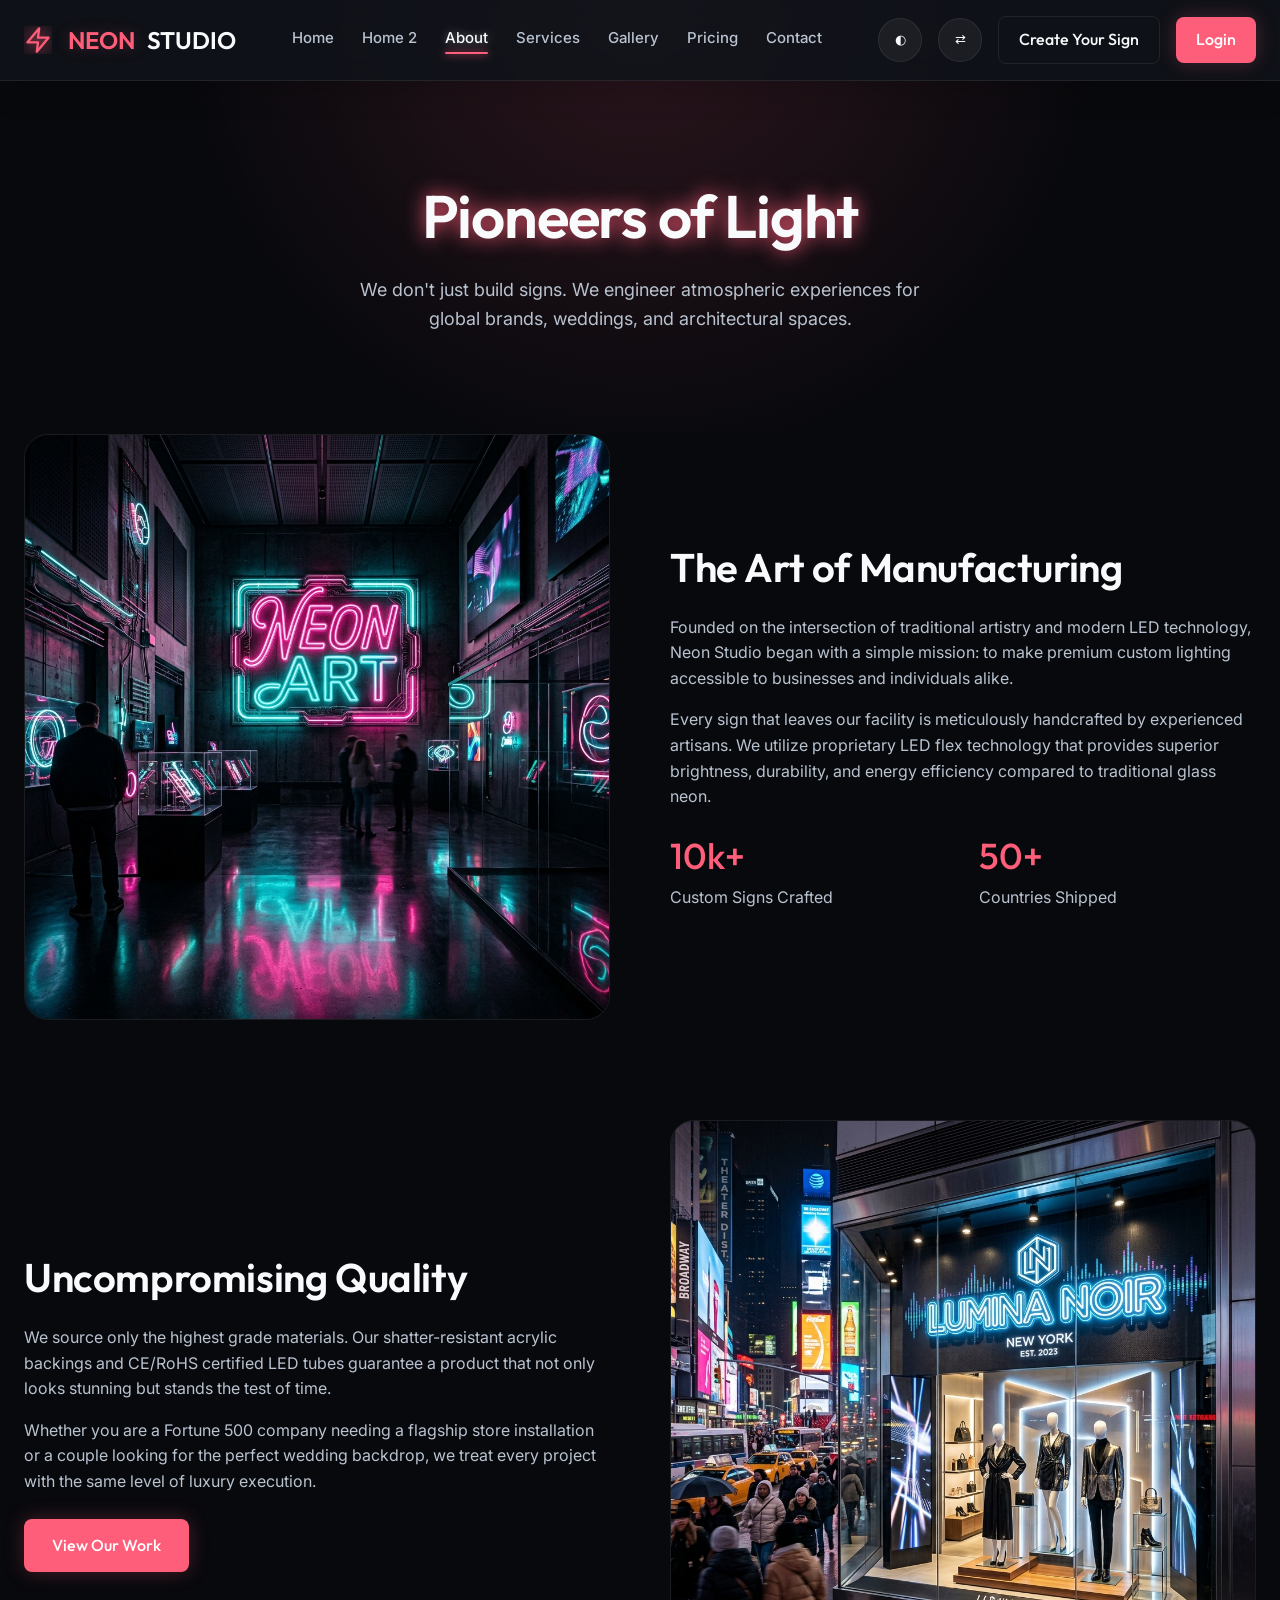
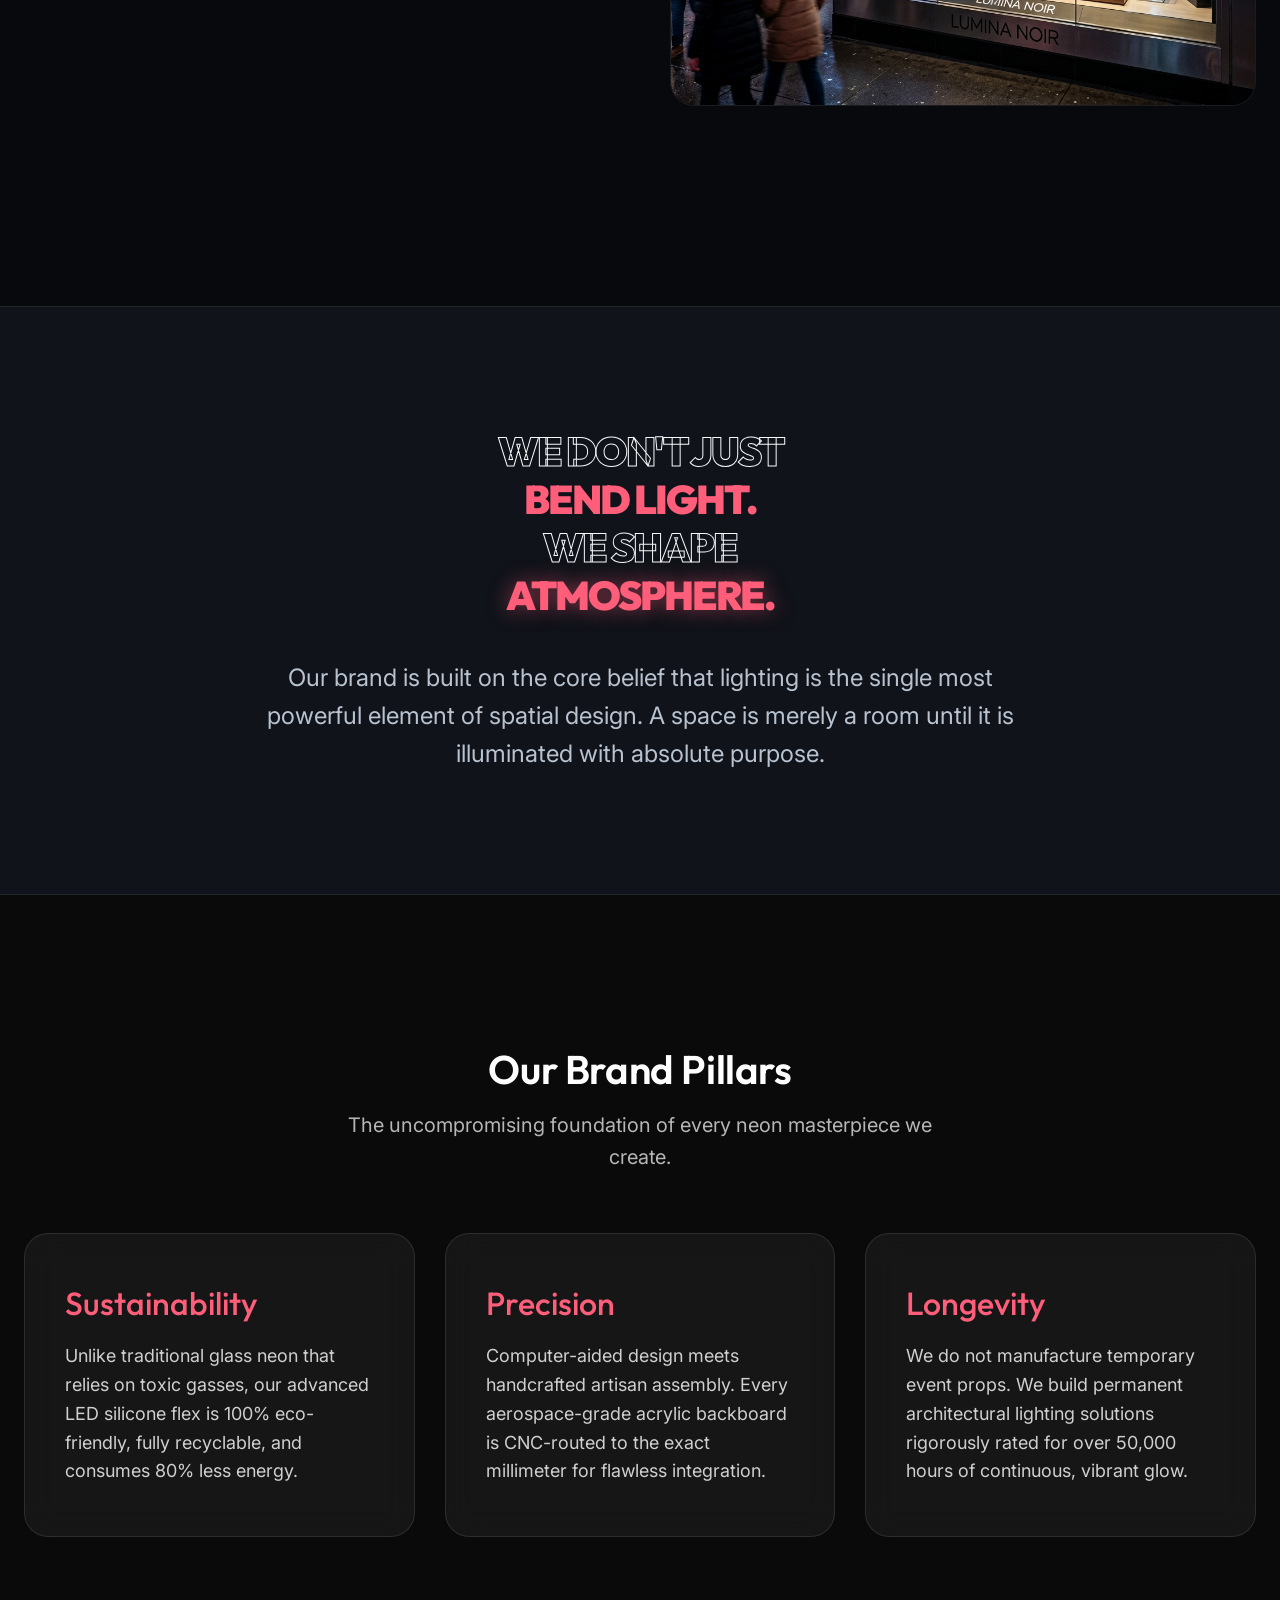
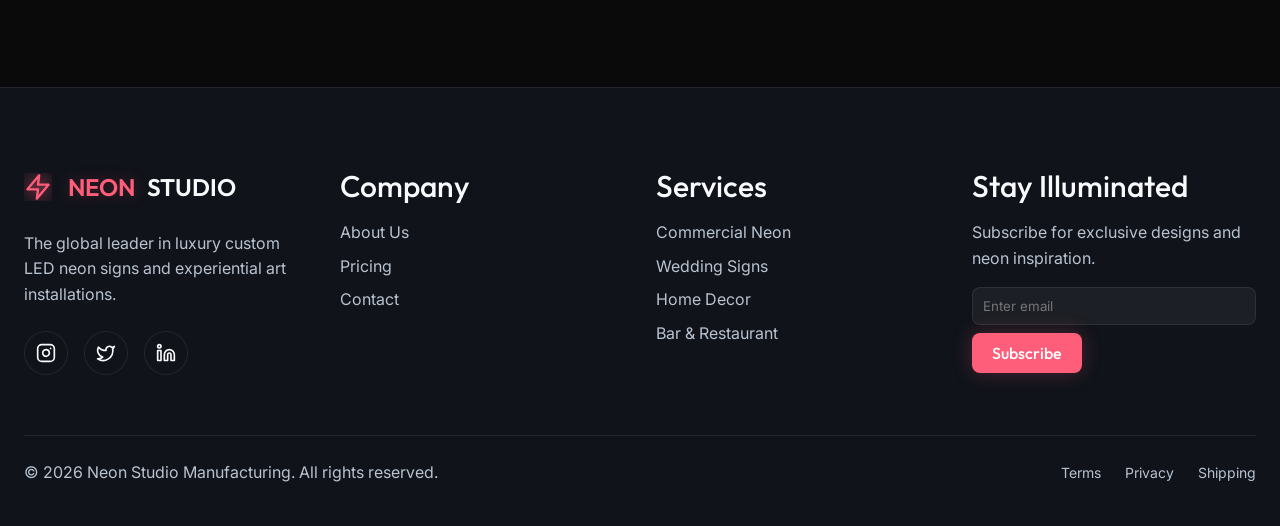
==== commit abdee215: "1st commit" ====
--- a/about.html
+++ b/about.html
@@ -11,7 +11,7 @@
     .about-hero {
       padding: 180px 0 100px;
       text-align: center;
-      background: radial-gradient(circle at top center, rgba(255, 184, 77, 0.15), transparent 60%);
+      background: radial-gradient(circle at top center, rgba(255, 94, 122, 0.15), transparent 60%);
     }
 
     .story-grid {
@@ -67,8 +67,8 @@
   <!-- Page Header -->
   <header class="about-hero">
     <div class="container fade-up">
-      <h1 class="neon-text" style="text-shadow: 0 0 20px #FFB84D;">Pioneers of Light</h1>
-      <p style="max-width: 600px; margin: 24px auto 0; font-size: 18px;">We are a collective of digital artists, engineers, and dreamers dedicated to revolutionizing the way spaces are illuminated.</p>
+      <h1 class="neon-text" style="text-shadow: 0 0 20px #FF5E7A;">Pioneers of Light</h1>
+      <p style="max-width: 600px; margin: 24px auto 0; font-size: 18px;">We don't just build signs. We engineer atmospheric experiences for global brands, weddings, and architectural spaces.</p>
     </div>
   </header>
 
@@ -90,7 +90,7 @@
               <p>Custom Signs Crafted</p>
             </div>
             <div>
-              <h3 style="color: var(--accent-third); font-size: 36px;" class="mb-2">50+</h3>
+              <h3 style="color: var(--accent-primary); font-size: 36px;" class="mb-2">50+</h3>
               <p>Countries Shipped</p>
             </div>
           </div>
@@ -105,7 +105,7 @@
           <h2 class="mb-6">Uncompromising Quality</h2>
           <p class="mb-4">We source only the highest grade materials. Our shatter-resistant acrylic backings and CE/RoHS certified LED tubes guarantee a product that not only looks stunning but stands the test of time.</p>
           <p class="mb-6">Whether you are a Fortune 500 company needing a flagship store installation or a couple looking for the perfect wedding backdrop, we treat every project with the same level of luxury execution.</p>
-          <a href="gallery.html" class="btn btn-secondary">View Our Work</a>
+          <a href="gallery.html" class="btn btn-primary">View Our Work</a>
         </div>
       </div>
 
@@ -119,7 +119,7 @@
         <span style="color: transparent; -webkit-text-stroke: 1px var(--text-primary);">We don't just</span><br>
         <span class="neon-text" style="color: var(--accent-primary);">bend light.</span><br>
         <span style="color: transparent; -webkit-text-stroke: 1px var(--text-primary);">We shape</span><br>
-        <span style="color: var(--accent-secondary); text-shadow: 0 0 20px rgba(255,184,77,0.5);">atmosphere.</span>
+        <span style="color: var(--accent-primary); text-shadow: 0 0 20px rgba(255, 94, 122,0.5);">atmosphere.</span>
       </h2>
       <p style="font-size: 24px; color: var(--text-secondary); max-width: 800px; margin: 0 auto; line-height: 1.6;">Our brand is built on the core belief that lighting is the single most powerful element of spatial design. A space is merely a room until it is illuminated with absolute purpose.</p>
     </div>
@@ -138,7 +138,7 @@
 
       <div class="brand-pillars">
         <div class="pillar-card fade-up">
-          <h3 style="color: var(--accent-third);">Sustainability</h3>
+          <h3 style="color: var(--accent-primary);">Sustainability</h3>
           <p>Unlike traditional glass neon that relies on toxic gasses, our advanced LED silicone flex is 100% eco-friendly, fully recyclable, and consumes 80% less energy.</p>
         </div>
         <div class="pillar-card fade-up" style="transition-delay: 0.1s;">
@@ -146,7 +146,7 @@
           <p>Computer-aided design meets handcrafted artisan assembly. Every aerospace-grade acrylic backboard is CNC-routed to the exact millimeter for flawless integration.</p>
         </div>
         <div class="pillar-card fade-up" style="transition-delay: 0.2s;">
-          <h3 style="color: var(--accent-secondary);">Longevity</h3>
+          <h3 style="color: var(--accent-primary);">Longevity</h3>
           <p>We do not manufacture temporary event props. We build permanent architectural lighting solutions rigorously rated for over 50,000 hours of continuous, vibrant glow.</p>
         </div>
       </div>
--- a/assets/css/style.css
+++ b/assets/css/style.css
@@ -5,15 +5,10 @@
   --bg-secondary: #10131A;
   --bg-card: #161B25;
   --accent-primary: #FF5E7A;
-  --accent-secondary: #FFB84D;
-  --accent-third: #5AF0D6;
-  --accent-premium: #8DF55A;
   --text-primary: #F8FAFC;
   --text-secondary: #B9C3D0;
   --border-color: rgba(255, 255, 255, 0.08);
   --neon-glow: rgba(255, 94, 122, 0.25);
-  --neon-glow-secondary: rgba(255, 184, 77, 0.25);
-  --neon-glow-third: rgba(90, 240, 214, 0.25);
 
   --font-heading: 'Outfit', sans-serif;
   --font-body: 'Inter', sans-serif;
@@ -552,7 +547,7 @@
 .mb-8 { margin-bottom: 32px; }
 .mt-8 { margin-top: 32px; }
 .text-accent { color: var(--accent-primary); }
-.text-accent-2 { color: var(--accent-secondary); }
+.text-accent-2 { color: var(--accent-primary); }
 
 /* Section Headers */
 .section-header {
@@ -670,7 +665,7 @@
   margin-bottom: 8px;
   font-weight: 500;
   color: var(--text-primary);
-  text-align: left;
+  text-align: start;
 }
 
 .form-control {
@@ -913,7 +908,7 @@
   position: absolute;
   top: 40px; left: 40px;
   width: 2px; height: calc(100% - 120px);
-  background: linear-gradient(to bottom, var(--accent-primary) 0%, var(--accent-secondary) 50%, transparent 100%);
+  background: linear-gradient(to bottom, var(--accent-primary) 0%, var(--accent-primary) 50%, transparent 100%);
   opacity: 0.3;
 }
 .modern-step {
@@ -994,7 +989,7 @@
   }
   .modern-step-num {
     font-size: 48px;
-    width: 50px;
+    width: 70px;
   }
 }
 
@@ -1064,7 +1059,7 @@
   display: inline-block;
   padding: 6px 12px;
   background: rgba(0, 255, 255, 0.1);
-  color: var(--accent-third);
+  color: var(--accent-primary);
   font-size: 13px;
   font-weight: 700;
   letter-spacing: 2px;
@@ -1137,11 +1132,11 @@
    z-index: 1;
 }
 .guarantee-divider {
-   width: 1px;
-   background: rgba(255, 255, 255, 0.05);
+   width: 2px;
+   background: rgba(255, 255, 255, 0.2);
 }
 body.light-mode .guarantee-divider {
-   background: rgba(0, 0, 0, 0.05);
+   background: rgba(0, 0, 0, 0.2);
 }
 
 @media (max-width: 992px) {
@@ -1152,11 +1147,19 @@
     gap: 20px;
   }
   .guarantee-part {
-    flex: 0 0 calc(50% - 20px);
+    flex: 0 0 calc(50% - 30px);
   }
 
   .guarantee-divider {
-    display: none;
+    display: block;
+  }
+  .guarantee-divider:nth-child(2) {
+    width: 2px;
+    height: auto;
+  }
+  .guarantee-divider:nth-child(4) {
+    width: 100%;
+    height: 2px;
   }
 }
 /* Excellence Accordion Layout */
@@ -1251,9 +1254,17 @@
   .guarantee-horizontal {
     flex-direction: column;
     flex-wrap: nowrap;
+    gap: 40px;
   }
   .guarantee-part {
     flex: 1;
+  }
+  .guarantee-divider,
+  .guarantee-divider:nth-child(2),
+  .guarantee-divider:nth-child(4) {
+    display: block;
+    width: 100%;
+    height: 2px;
   }
   .excellence-accordion {
     flex-direction: column;
@@ -1308,6 +1319,8 @@
   border: 1px solid var(--border-color);
   background: var(--bg-secondary);
   border-radius: 24px;
+  display: flex;
+  flex-direction: column;
 }
 .image-card-img {
   width: 100%;
@@ -1326,6 +1339,9 @@
 }
 .image-card-content {
   padding: 30px;
+  display: flex;
+  flex-direction: column;
+  flex-grow: 1;
 }
 .image-card-title {
   font-size: 24px;
@@ -1336,6 +1352,13 @@
   font-size: 16px;
   line-height: 1.6;
   margin-bottom: 24px;
+  flex-grow: 1;
+}
+.image-card-content .btn:hover {
+  background: var(--accent-primary);
+  border-color: var(--accent-primary);
+  color: #fff;
+  box-shadow: 0 0 20px rgba(255, 94, 122, 0.4);
 }
 
 /* Process Timeline */
@@ -1383,6 +1406,9 @@
 }
 
 @media (max-width: 992px) {
+  .section {
+    padding: 50px 0 !important;
+  }
   .section-header {
     text-align: center !important;
   }
@@ -1407,11 +1433,7 @@
     padding-top: 0;
   }
   .process-timeline::before {
-    top: 0;
-    left: 50%;
-    transform: translateX(-50%);
-    width: 2px;
-    height: 100%;
+    display: none;
   }
   .step-dot {
     margin: 0 auto 24px;
@@ -1438,6 +1460,7 @@
   display: flex;
   justify-content: space-between;
   align-items: center;
+  gap: 16px;
   cursor: pointer;
   transition: color 0.3s;
   font-family: inherit;
@@ -1528,7 +1551,285 @@
 
 .back-to-top:hover {
   background: var(--accent-primary);
+border-color: var(--accent-primary);
+  color: #fff;
+  box-shadow: 0 0 20px rgba(255, 94, 122, 0.4);
+}
+
+/* Process Timeline */
+.process-timeline {
+  display: grid;
+  grid-template-columns: repeat(3, 1fr);
+  gap: 40px;
+  position: relative;
+  padding-top: 40px;
+}
+.process-timeline::before {
+  content: '';
+  position: absolute;
+  top: 55px;
+  left: 0;
+  width: 100%;
+  height: 2px;
+  background: rgba(255, 255, 255, 0.05);
+  z-index: 0;
+}
+body.light-mode .process-timeline::before {
+  background: rgba(0, 0, 0, 0.05);
+}
+.process-step {
+  position: relative;
+  z-index: 1;
+}
+.step-dot {
+  width: 30px;
+  height: 30px;
+  border-radius: 50%;
+  background: var(--bg-secondary);
+  border: 4px solid;
+  margin-bottom: 30px;
+  position: relative;
+}
+.process-step h3 {
+  font-size: 28px;
+  margin-bottom: 16px;
+}
+.process-step p {
+  color: var(--text-secondary);
+  font-size: 16px;
+  line-height: 1.6;
+}
+
+@media (max-width: 992px) {
+  .section {
+    padding: 50px 0 !important;
+  }
+  .section-header {
+    text-align: center !important;
+  }
+  .masterpiece-wrapper {
+    flex-direction: column;
+    padding: 30px;
+    gap: 40px;
+  }
+  .masterpiece-wrapper .project-metrics {
+    justify-content: center;
+  }
+  .visual-inner {
+    height: 450px;
+  }
+  .brand-pillars {
+    flex-direction: column;
+  }
+  .process-timeline {
+    grid-template-columns: 1fr;
+    gap: 60px;
+    padding-left: 0;
+    padding-top: 0;
+  }
+  .process-timeline::before {
+    display: none;
+  }
+  .step-dot {
+    margin: 0 auto 24px;
+  }
+}
+
+/* FAQ Accordion */
+.faq-accordion {
+  max-width: 800px;
+  margin: 0 auto;
+}
+.faq-item {
+  border-bottom: 1px solid var(--border-color);
+}
+.faq-question {
+  width: 100%;
+  text-align: left;
+  background: transparent;
+  border: none;
+  padding: 24px 0;
+  font-size: 20px;
+  font-weight: 500;
+  color: var(--text-primary);
+  display: flex;
+  justify-content: space-between;
+  align-items: center;
+  gap: 16px;
+  cursor: pointer;
+  transition: color 0.3s;
+  font-family: inherit;
+}
+.faq-question:hover {
+  color: var(--accent-primary);
+}
+.faq-icon {
+  font-size: 24px;
+  font-weight: 300;
+  transition: transform 0.3s ease;
+  color: var(--accent-primary);
+}
+.faq-item.active .faq-icon {
+  transform: rotate(45deg);
+}
+.faq-answer {
+  max-height: 0;
+  overflow: hidden;
+  transition: max-height 0.4s ease;
+  color: var(--text-secondary);
+  line-height: 1.6;
+}
+.faq-answer p {
+  padding-bottom: 24px;
+}
+
+/* Fix dropdown option visibility */
+select.form-control option {
+  background-color: var(--bg-primary);
+  color: var(--text-primary);
+}
+
+/* Social Icons */
+.social-icon {
+  display: flex;
+  align-items: center;
+  justify-content: center;
+  width: 44px;
+  height: 44px;
+  border-radius: 50%;
+  background: var(--bg-secondary);
+  color: var(--text-primary);
+  transition: all 0.3s ease;
+  border: 1px solid var(--border-color);
+}
+.social-icon svg {
+  width: 20px;
+  height: 20px;
+}
+.social-icon:hover {
+  background: var(--accent-primary);
+  color: #fff;
+  border-color: var(--accent-primary);
+  transform: translateY(-4px);
+  box-shadow: 0 8px 20px rgba(255, 94, 122, 0.4);
+}
+
+/* Back to Top Button */
+.back-to-top {
+  position: fixed;
+  bottom: 30px;
+  right: 30px;
+  width: 50px;
+  height: 50px;
+  background: var(--bg-card);
+  border: 1px solid var(--accent-primary);
+  border-radius: 50%;
+  display: flex;
+  align-items: center;
+  justify-content: center;
+  color: var(--accent-primary);
+  font-size: 24px;
+  cursor: pointer;
+  z-index: 999;
+  opacity: 0;
+  visibility: hidden;
+  transform: translateY(20px);
+  transition: all 0.4s cubic-bezier(0.4, 0, 0.2, 1);
+  box-shadow: 0 4px 15px rgba(0, 0, 0, 0.2);
+}
+
+.back-to-top.visible {
+  opacity: 1;
+  visibility: visible;
+  transform: translateY(0);
+}
+
+.back-to-top:hover {
+  background: var(--accent-primary);
   color: #fff;
   transform: translateY(-5px);
   box-shadow: 0 8px 25px rgba(255, 94, 122, 0.5);
 }
+
+/* ------------------------------------- */
+/* Premium Custom Sections for Home 2    */
+/* ------------------------------------- */
+
+/* 1. The Alchemy of Light (Split Layout) */
+.alchemy-section {
+  padding: 80px 0;
+  background: var(--bg-primary);
+  border-top: 1px solid var(--border-color);
+  border-bottom: 1px solid var(--border-color);
+  overflow: hidden;
+}
+
+.alchemy-image {
+  background-image: url('../images/neon_craftsmanship.png');
+  background-size: cover;
+  background-position: center;
+}
+
+.glowing-reveal {
+  opacity: 0;
+  animation: glowReveal 2s ease-out forwards;
+  animation-delay: 0.5s;
+}
+
+@keyframes glowReveal {
+  0% { opacity: 0; text-shadow: 0 0 0 transparent; transform: translateY(20px); }
+  50% { opacity: 0.5; text-shadow: 0 0 10px var(--accent-primary); transform: translateY(0); }
+  100% { opacity: 1; text-shadow: 0 0 30px var(--accent-primary); transform: translateY(0); }
+}
+
+@media (max-width: 992px) {
+  .alchemy-section .container { flex-direction: column !important; }
+  .alchemy-image { width: 100%; height: 50vh !important; }
+  .alchemy-content { width: 100%; text-align: center; padding: 60px 0; }
+}
+
+/* 2. Architectural Integration (Full-width Parallax) */
+.architectural-section {
+  position: relative;
+  width: 100%;
+  min-height: 90vh;
+  background-image: url('../images/neon_luxury_lounge.png');
+  background-attachment: fixed;
+  background-position: center;
+  background-repeat: no-repeat;
+  background-size: cover;
+  display: flex;
+  align-items: center;
+  justify-content: center;
+}
+
+.architectural-overlay {
+  position: absolute;
+  top: 0; left: 0; right: 0; bottom: 0;
+  background: rgba(8, 9, 13, 0.6);
+  z-index: 1;
+}
+
+.floating-glassmorphism {
+  position: relative;
+  z-index: 2;
+  background: rgba(22, 27, 37, 0.4);
+  backdrop-filter: blur(12px);
+  -webkit-backdrop-filter: blur(12px);
+  border: 1px solid rgba(255, 255, 255, 0.1);
+  border-radius: 24px;
+  padding: 60px 80px;
+  max-width: 800px;
+  text-align: center;
+  box-shadow: 0 30px 60px rgba(0,0,0,0.5), inset 0 0 20px rgba(255,94,122,0.1);
+  animation: floatLevitate 6s ease-in-out infinite;
+}
+
+@keyframes floatLevitate {
+  0%, 100% { transform: translateY(0px) rotateX(0deg); box-shadow: 0 30px 60px rgba(0,0,0,0.5), inset 0 0 20px rgba(255,94,122,0.1); }
+  50% { transform: translateY(-15px) rotateX(2deg); box-shadow: 0 45px 75px rgba(0,0,0,0.6), inset 0 0 30px rgba(255,94,122,0.2); }
+}
+
+@media (max-width: 768px) {
+  .floating-glassmorphism { margin: 20px; padding: 40px 20px; }
+}
--- a/assets/css/dark-mode.css
+++ b/assets/css/dark-mode.css
@@ -6,8 +6,6 @@
   --text-secondary: #475569;
   --border-color: rgba(0, 0, 0, 0.1);
   --neon-glow: rgba(255, 94, 122, 0.3);
-  --neon-glow-secondary: rgba(255, 184, 77, 0.3);
-  --neon-glow-third: rgba(90, 240, 214, 0.3);
 }
 
 body.light-mode .navbar {
@@ -51,3 +49,9 @@
   background: var(--accent-primary);
   color: #08090D;
 }
+
+body.light-mode .badge-accent {
+  background: rgba(0, 150, 150, 0.1);
+  color: #008080;
+  border-color: rgba(0, 150, 150, 0.3);
+}
--- a/assets/css/rtl.css
+++ b/assets/css/rtl.css
@@ -60,3 +60,7 @@
     right: 20px;
   }
 }
+
+body[dir="rtl"] .faq-question {
+  text-align: right;
+}
